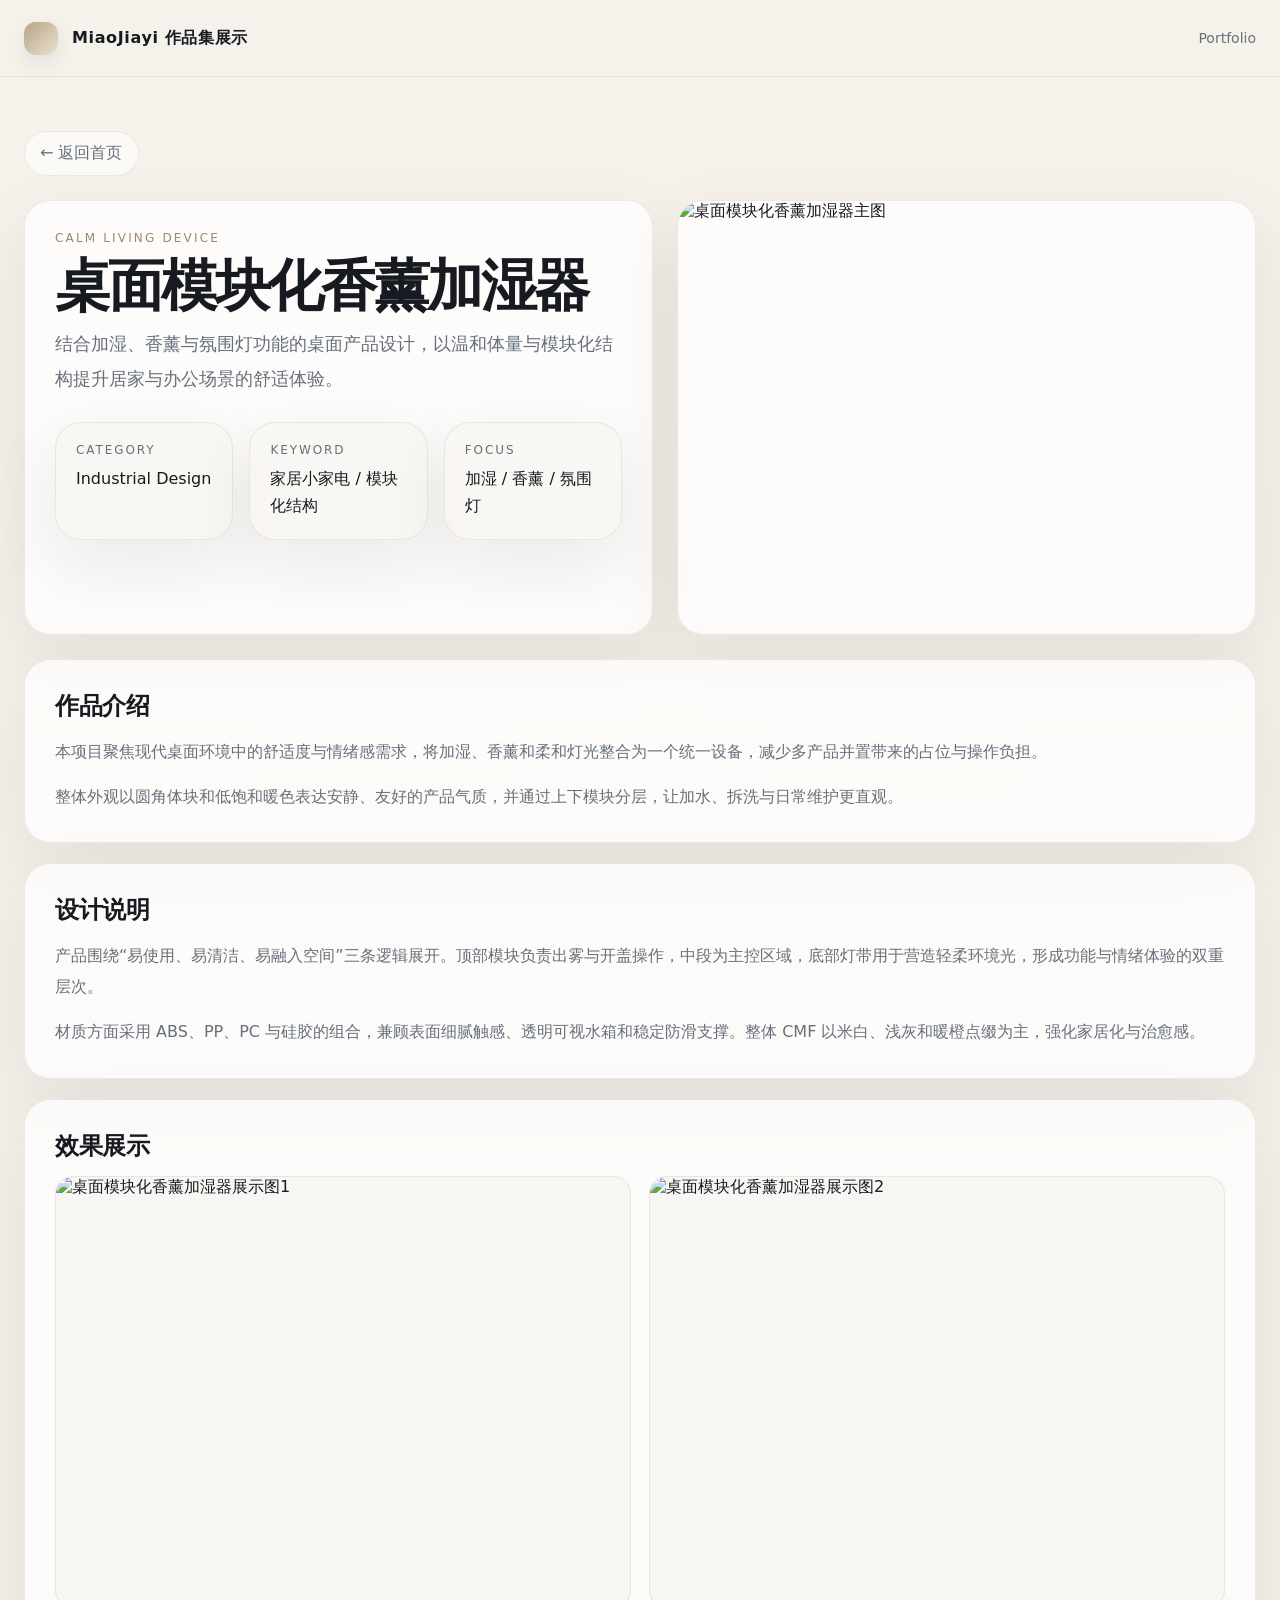
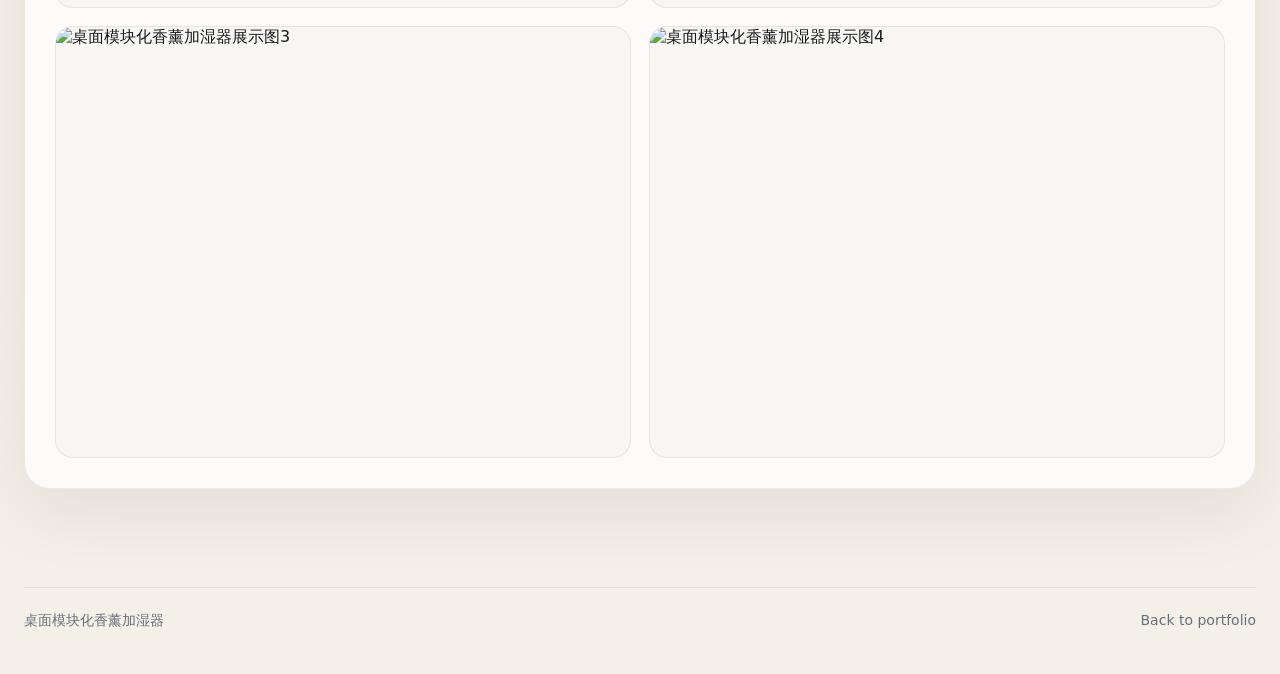
==== project1.html @ 171a5aa3 "Add files via upload" ====
<!DOCTYPE html>
<html lang="zh-CN">
<head>
  <meta charset="UTF-8">
  <meta name="viewport" content="width=device-width, initial-scale=1.0">
  <title>桌面模块化香薰加湿器 | Industrial Design Portfolio</title>
  <meta name="description" content="结合加湿、香薰与氛围灯功能的桌面产品设计，以温和体量与模块化结构提升居家与办公场景的舒适体验。">
  <link rel="stylesheet" href="style.css">
</head>
<body>
  <header class="site-header">
    <div class="container header-inner">
      <a class="brand" href="index.html"><span class="brand-mark"></span><span>MiaoJiayi 作品集展示</span></a>
      <nav class="nav"><a href="index.html#portfolio">Portfolio</a></nav>
    </div>
  </header>

  <main class="project-main">
    <div class="container">
      <a class="back-link" href="index.html">← 返回首页</a>
      <section class="project-hero">
        <div class="section-box">
          <div class="project-kicker">Calm Living Device</div>
          <h1 class="project-title">桌面模块化香薰加湿器</h1>
          <p class="project-subtitle">结合加湿、香薰与氛围灯功能的桌面产品设计，以温和体量与模块化结构提升居家与办公场景的舒适体验。</p>
          <div class="meta-grid"><article><div class="meta-label">Category</div><div class="meta-value">Industrial Design</div></article><article><div class="meta-label">Keyword</div><div class="meta-value">家居小家电 / 模块化结构</div></article><article><div class="meta-label">Focus</div><div class="meta-value">加湿 / 香薰 / 氛围灯</div></article></div>
        </div>
        <div class="project-hero-media"><img src="images/cover1.png" alt="桌面模块化香薰加湿器主图"></div>
      </section>
      <div class="content-grid">
        <section class="section-box">
          <h2>作品介绍</h2>
          <p>本项目聚焦现代桌面环境中的舒适度与情绪感需求，将加湿、香薰和柔和灯光整合为一个统一设备，减少多产品并置带来的占位与操作负担。</p><p>整体外观以圆角体块和低饱和暖色表达安静、友好的产品气质，并通过上下模块分层，让加水、拆洗与日常维护更直观。</p>
        </section>
        <section class="section-box">
          <h2>设计说明</h2>
          <p>产品围绕“易使用、易清洁、易融入空间”三条逻辑展开。顶部模块负责出雾与开盖操作，中段为主控区域，底部灯带用于营造轻柔环境光，形成功能与情绪体验的双重层次。</p><p>材质方面采用 ABS、PP、PC 与硅胶的组合，兼顾表面细腻触感、透明可视水箱和稳定防滑支撑。整体 CMF 以米白、浅灰和暖橙点缀为主，强化家居化与治愈感。</p>
        </section>
        <section class="section-box">
          <h2>效果展示</h2>
          <div class="gallery"><img src="images/p1-1.png" alt="桌面模块化香薰加湿器展示图1" loading="lazy"><img src="images/p1-2.png" alt="桌面模块化香薰加湿器展示图2" loading="lazy"><img src="images/p1-3.png" alt="桌面模块化香薰加湿器展示图3" loading="lazy"><img src="images/p1-4.png" alt="桌面模块化香薰加湿器展示图4" loading="lazy"></div>
        </section>
      </div>
    </div>
  </main>

  <footer class="footer">
    <div class="container footer-inner">
      <span>桌面模块化香薰加湿器</span>
      <span><a href="index.html">Back to portfolio</a></span>
    </div>
  </footer>

  <div class="lightbox" id="lightbox" aria-hidden="true">
    <button class="lightbox-close" type="button" aria-label="关闭大图">×</button>
    <img src="" alt="">
  </div>
  <script>
    (function () {
      const lightbox = document.getElementById('lightbox');
      const lightboxImg = lightbox.querySelector('img');
      const closeBtn = lightbox.querySelector('.lightbox-close');
      const targets = document.querySelectorAll('.project-hero-media img, .gallery img');

      function openLightbox(img) {
        lightboxImg.src = img.src;
        lightboxImg.alt = img.alt || '';
        lightbox.classList.add('is-open');
        lightbox.setAttribute('aria-hidden', 'false');
        document.body.style.overflow = 'hidden';
      }

      function closeLightbox() {
        lightbox.classList.remove('is-open');
        lightbox.setAttribute('aria-hidden', 'true');
        document.body.style.overflow = '';
        lightboxImg.src = '';
      }

      targets.forEach((img) => {
        img.addEventListener('click', () => openLightbox(img));
      });

      closeBtn.addEventListener('click', closeLightbox);
      lightbox.addEventListener('click', (e) => {
        if (e.target === lightbox) closeLightbox();
      });
      document.addEventListener('keydown', (e) => {
        if (e.key === 'Escape') closeLightbox();
      });
    })();
  </script>

</body>
</html>
---- style.css ----
:root {
  --bg: #f5f2ec;
  --paper: #fbfaf7;
  --panel: #ffffff;
  --panel-soft: #f8f6f2;
  --line: rgba(25, 28, 34, 0.08);
  --line-strong: rgba(25, 28, 34, 0.14);
  --text: #171a20;
  --muted: #66707c;
  --accent: #9c8a68;
  --accent-soft: rgba(156,138,104,0.12);
  --shadow: 0 24px 70px rgba(22, 24, 28, 0.08);
  --radius: 26px;
  --radius-sm: 18px;
  --max: 1240px;
}
*{box-sizing:border-box}
html{scroll-behavior:smooth}
body{margin:0;font-family:Inter,ui-sans-serif,system-ui,-apple-system,BlinkMacSystemFont,"PingFang SC","Microsoft YaHei",sans-serif;background:linear-gradient(180deg,#f6f2eb 0%,#f4f0e8 100%);color:var(--text)}
a{text-decoration:none;color:inherit}
img{max-width:100%;display:block}
.container{width:min(var(--max),calc(100% - 48px));margin:0 auto}
.site-header{position:sticky;top:0;z-index:20;background:rgba(245,242,236,.86);backdrop-filter:blur(18px);border-bottom:1px solid var(--line)}
.header-inner{min-height:76px;display:flex;align-items:center;justify-content:space-between;gap:24px}
.brand{display:flex;align-items:center;gap:14px;font-weight:650;letter-spacing:.04em}
.brand-mark{width:34px;height:34px;border-radius:12px;background:linear-gradient(135deg,#b5a386,#ebe1d1);box-shadow:inset 0 1px 0 rgba(255,255,255,.8),0 8px 22px rgba(0,0,0,.08)}
.nav{display:flex;gap:24px;color:var(--muted);font-size:14px}
.nav a:hover{color:var(--text)}
.hero{padding:76px 0 56px}
.hero-grid{display:grid;grid-template-columns:1fr;gap:28px;align-items:stretch}
.hero-card,.hero-side,.card,.section-box,.project-hero-media,.meta-grid article{background:rgba(255,255,255,.72);border:1px solid var(--line);border-radius:var(--radius);box-shadow:var(--shadow)}
.hero-card{padding:46px}
.eyebrow{display:inline-block;font-size:12px;letter-spacing:.18em;text-transform:uppercase;color:var(--accent);margin-bottom:18px}
.hero h1{margin:0 0 18px;font-size:clamp(40px,6vw,72px);line-height:.95;letter-spacing:-.05em}
.hero p{margin:0;color:var(--muted);line-height:1.9;font-size:18px;max-width:56ch}
.hero-side{padding:28px;display:grid;gap:20px}
.hero-side strong{font-size:24px;line-height:1.3}
.hero-side .label{font-size:12px;letter-spacing:.18em;text-transform:uppercase;color:var(--muted)}
.hero-side ul{list-style:none;padding:0;margin:0;display:grid;gap:14px}
.hero-side li{display:flex;justify-content:space-between;gap:12px;padding-top:14px;border-top:1px solid var(--line);color:var(--muted)}
.hero-side li span:last-child{color:var(--text)}
.section{padding:20px 0 74px}
.section-heading{display:flex;justify-content:space-between;align-items:end;gap:24px;margin-bottom:24px}
.section-heading h2{margin:0;font-size:clamp(28px,3vw,42px);letter-spacing:-.04em}
.section-heading p{margin:0;color:var(--muted);max-width:58ch;line-height:1.8}
.grid{display:grid;grid-template-columns:repeat(12,minmax(0,1fr));gap:22px}
.card{grid-column:span 6;overflow:hidden;transition:transform .22s ease,border-color .22s ease,box-shadow .22s ease}
.card:hover{transform:translateY(-5px);border-color:var(--line-strong);box-shadow:0 28px 80px rgba(22,24,28,.12)}
.card-media{aspect-ratio:16/10;background:var(--panel-soft);overflow:hidden}
.card-media img{width:100%;height:100%;object-fit:cover;object-position:center}
.card-body{padding:24px;display:grid;gap:12px}
.card-meta{display:flex;justify-content:space-between;gap:12px;font-size:12px;letter-spacing:.16em;text-transform:uppercase;color:var(--muted)}
.card h3{margin:0;font-size:28px;letter-spacing:-.03em}
.card p{margin:0;color:var(--muted);line-height:1.85}
.card-cta{display:inline-flex;align-items:center;gap:8px;color:var(--text);font-weight:600;margin-top:8px}
.footer{padding:26px 0 44px;color:var(--muted);font-size:14px}
.footer-inner{display:flex;justify-content:space-between;gap:18px;flex-wrap:wrap;padding-top:24px;border-top:1px solid var(--line)}
.project-main{padding:54px 0 72px}
.back-link{display:inline-flex;align-items:center;gap:10px;margin-bottom:24px;color:var(--muted);padding:11px 15px;border-radius:999px;border:1px solid var(--line);background:rgba(255,255,255,.6)}
.back-link:hover{color:var(--text)}
.project-hero{display:grid;grid-template-columns:minmax(0,1fr) minmax(0,.92fr);gap:24px;margin-bottom:24px}
.section-box{padding:30px}
.project-kicker{font-size:12px;letter-spacing:.18em;text-transform:uppercase;color:var(--accent);margin-bottom:14px}
.project-title{margin:0 0 12px;font-size:clamp(34px,5vw,56px);line-height:.98;letter-spacing:-.05em}
.project-subtitle{margin:0;color:var(--muted);line-height:1.9;font-size:18px}
.project-hero-media{overflow:hidden}
.project-hero-media img{width:100%;height:100%;aspect-ratio:4/3;object-fit:cover}
.meta-grid{display:grid;grid-template-columns:repeat(3,minmax(0,1fr));gap:16px;margin-top:26px}
.meta-grid article{padding:20px;background:rgba(248,246,242,.85)}
.meta-label{font-size:12px;text-transform:uppercase;letter-spacing:.16em;color:var(--muted);margin-bottom:8px}
.meta-value{font-size:16px;line-height:1.7}
.content-grid{display:grid;gap:20px}
.section-box h2{margin:0 0 14px;font-size:24px;letter-spacing:-.02em}
.section-box p{margin:0 0 14px;color:var(--muted);line-height:1.95}
.section-box p:last-child{margin-bottom:0}
.gallery{display:grid;grid-template-columns:repeat(2,minmax(0,1fr));gap:18px}
.gallery img{width:100%;aspect-ratio:4/3;object-fit:cover;border-radius:var(--radius-sm);border:1px solid var(--line);background:var(--panel-soft)}
.note{font-size:14px;line-height:1.8;color:var(--muted)}
@media (max-width:1080px){.hero-grid,.project-hero{grid-template-columns:1fr}.meta-grid{grid-template-columns:1fr}}
@media (max-width:820px){.container{width:min(var(--max),calc(100% - 28px))}.nav{display:none}.hero{padding-top:44px}.hero-card{padding:28px}.card{grid-column:span 12}.gallery{grid-template-columns:1fr}.section-box{padding:22px}.header-inner{min-height:68px}}


.lightbox{
  position:fixed; inset:0; background:rgba(12,14,18,.82);
  display:flex; align-items:center; justify-content:center;
  padding:32px; opacity:0; visibility:hidden; pointer-events:none;
  transition:opacity .2s ease, visibility .2s ease; z-index:120;
}
.lightbox.is-open{opacity:1; visibility:visible; pointer-events:auto}
.lightbox img{
  max-width:min(92vw, 1600px); max-height:88vh; width:auto; height:auto;
  border-radius:18px; box-shadow:0 24px 80px rgba(0,0,0,.35);
  background:#fff;
}
.lightbox-close{
  position:absolute; top:20px; right:24px; width:44px; height:44px;
  border:none; border-radius:999px; background:rgba(255,255,255,.12);
  color:#fff; font-size:28px; line-height:1; cursor:pointer;
  backdrop-filter:blur(8px);
}
.project-hero-media img, .gallery img{cursor:zoom-in}
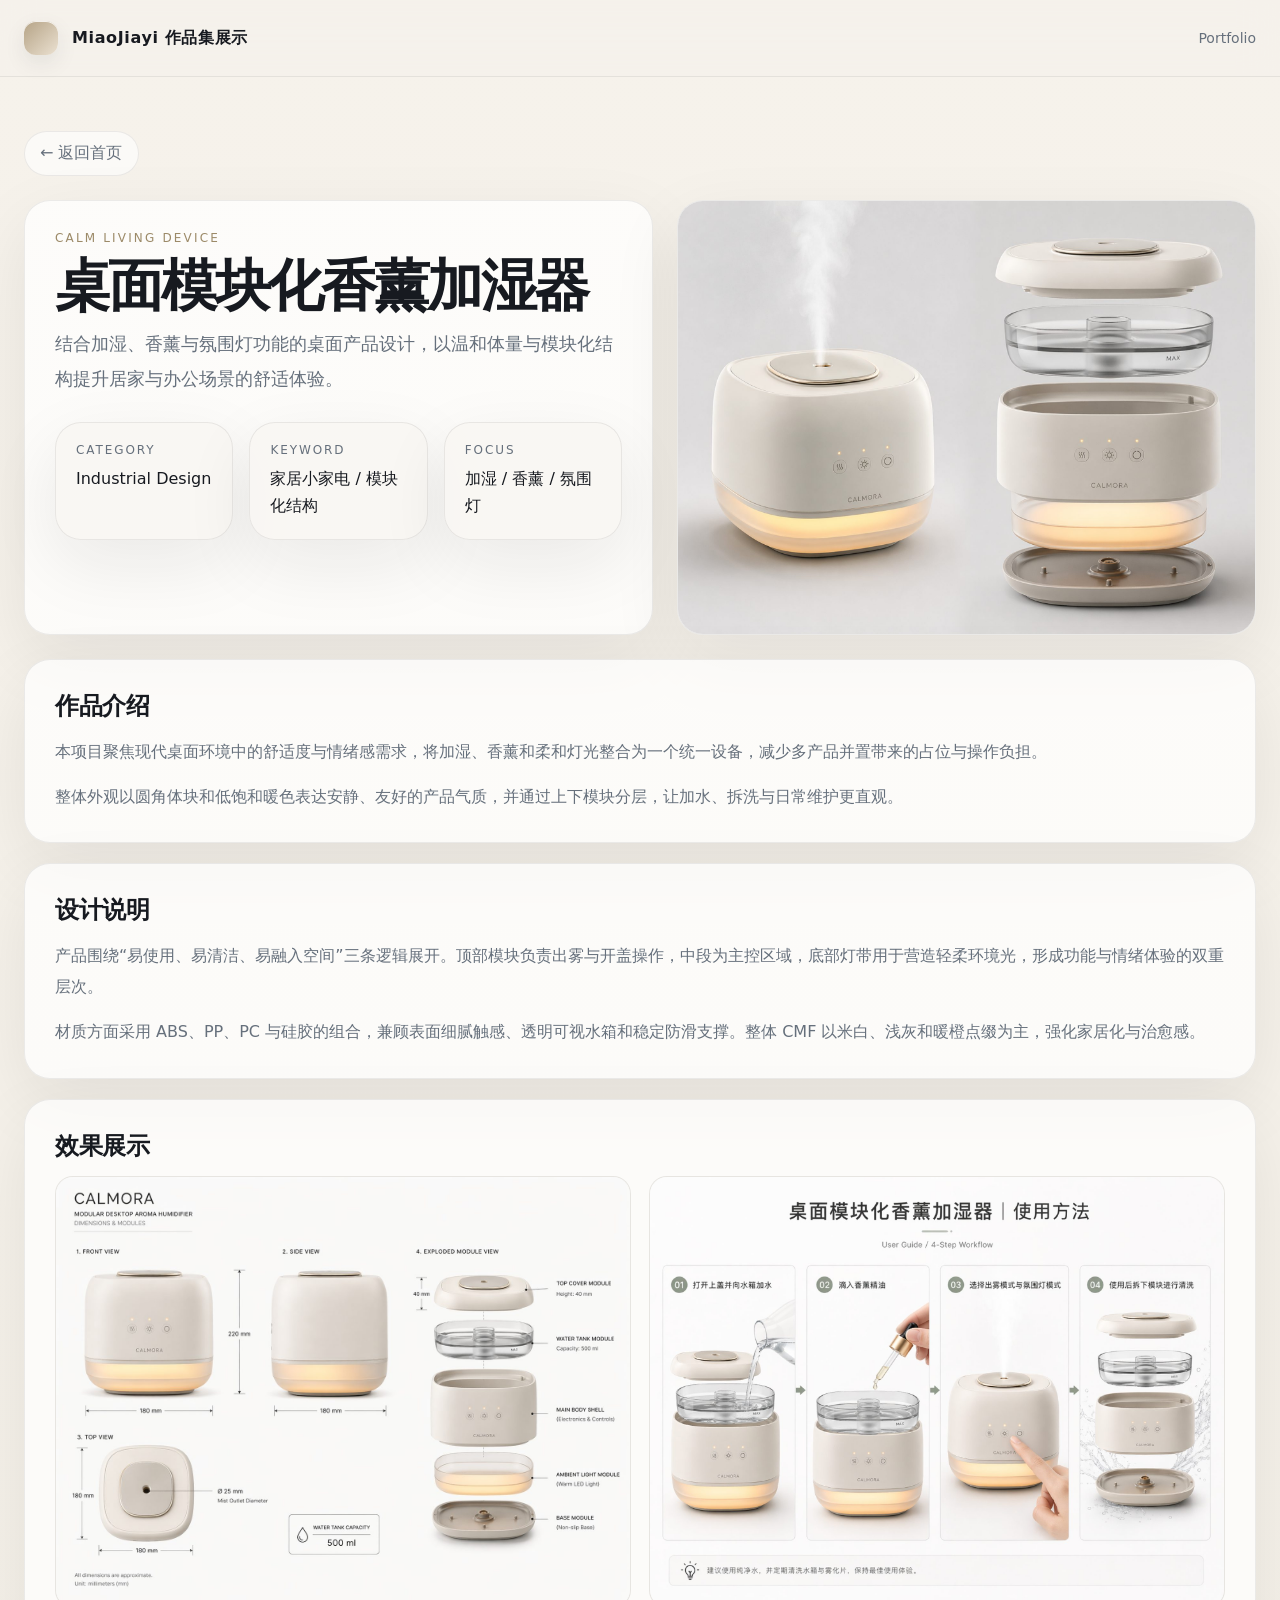
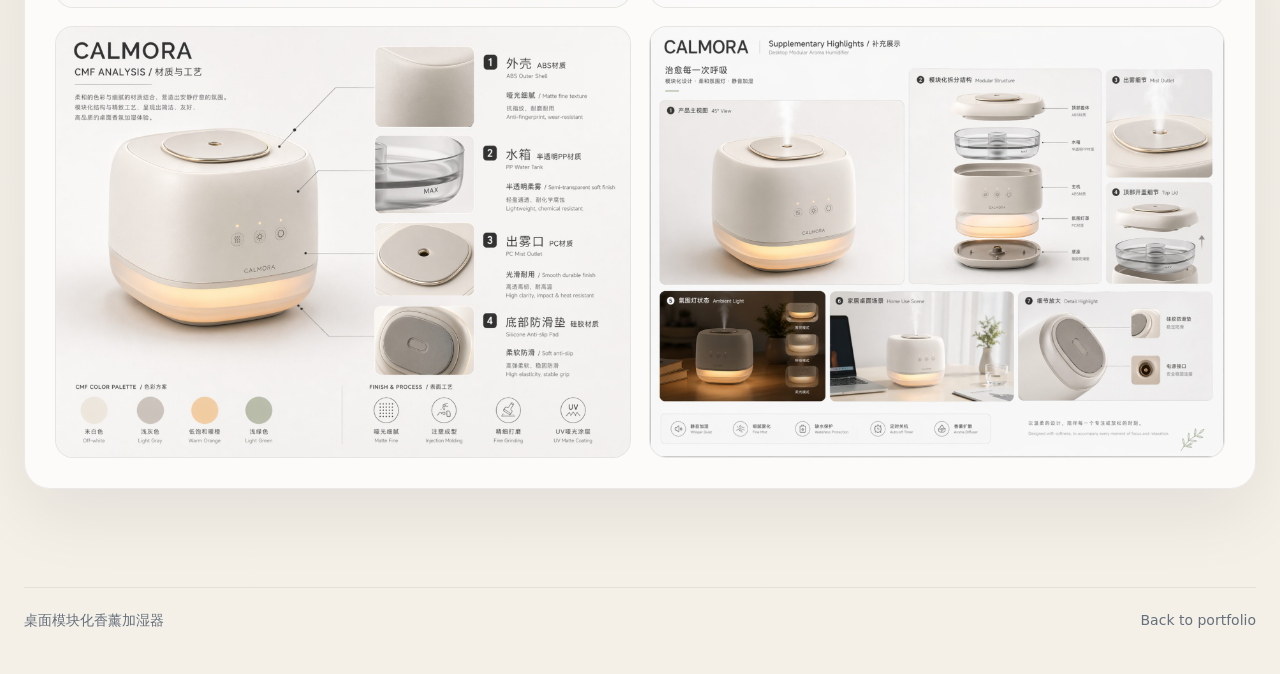
==== commit ab8e20d3: "Add files via upload" ====
--- a/project1.html
+++ b/project1.html
@@ -25,7 +25,7 @@
           <p class="project-subtitle">结合加湿、香薰与氛围灯功能的桌面产品设计，以温和体量与模块化结构提升居家与办公场景的舒适体验。</p>
           <div class="meta-grid"><article><div class="meta-label">Category</div><div class="meta-value">Industrial Design</div></article><article><div class="meta-label">Keyword</div><div class="meta-value">家居小家电 / 模块化结构</div></article><article><div class="meta-label">Focus</div><div class="meta-value">加湿 / 香薰 / 氛围灯</div></article></div>
         </div>
-        <div class="project-hero-media"><img src="images/cover1.png" alt="桌面模块化香薰加湿器主图"></div>
+        <div class="project-hero-media"><img src="images/cover1.jpg" alt="桌面模块化香薰加湿器主图"></div>
       </section>
       <div class="content-grid">
         <section class="section-box">
@@ -38,7 +38,7 @@
         </section>
         <section class="section-box">
           <h2>效果展示</h2>
-          <div class="gallery"><img src="images/p1-1.png" alt="桌面模块化香薰加湿器展示图1" loading="lazy"><img src="images/p1-2.png" alt="桌面模块化香薰加湿器展示图2" loading="lazy"><img src="images/p1-3.png" alt="桌面模块化香薰加湿器展示图3" loading="lazy"><img src="images/p1-4.png" alt="桌面模块化香薰加湿器展示图4" loading="lazy"></div>
+          <div class="gallery"><img src="images/p1-1.jpg" alt="桌面模块化香薰加湿器展示图1" loading="lazy"><img src="images/p1-2.jpg" alt="桌面模块化香薰加湿器展示图2" loading="lazy"><img src="images/p1-3.jpg" alt="桌面模块化香薰加湿器展示图3" loading="lazy"><img src="images/p1-4.jpg" alt="桌面模块化香薰加湿器展示图4" loading="lazy"></div>
         </section>
       </div>
     </div>
